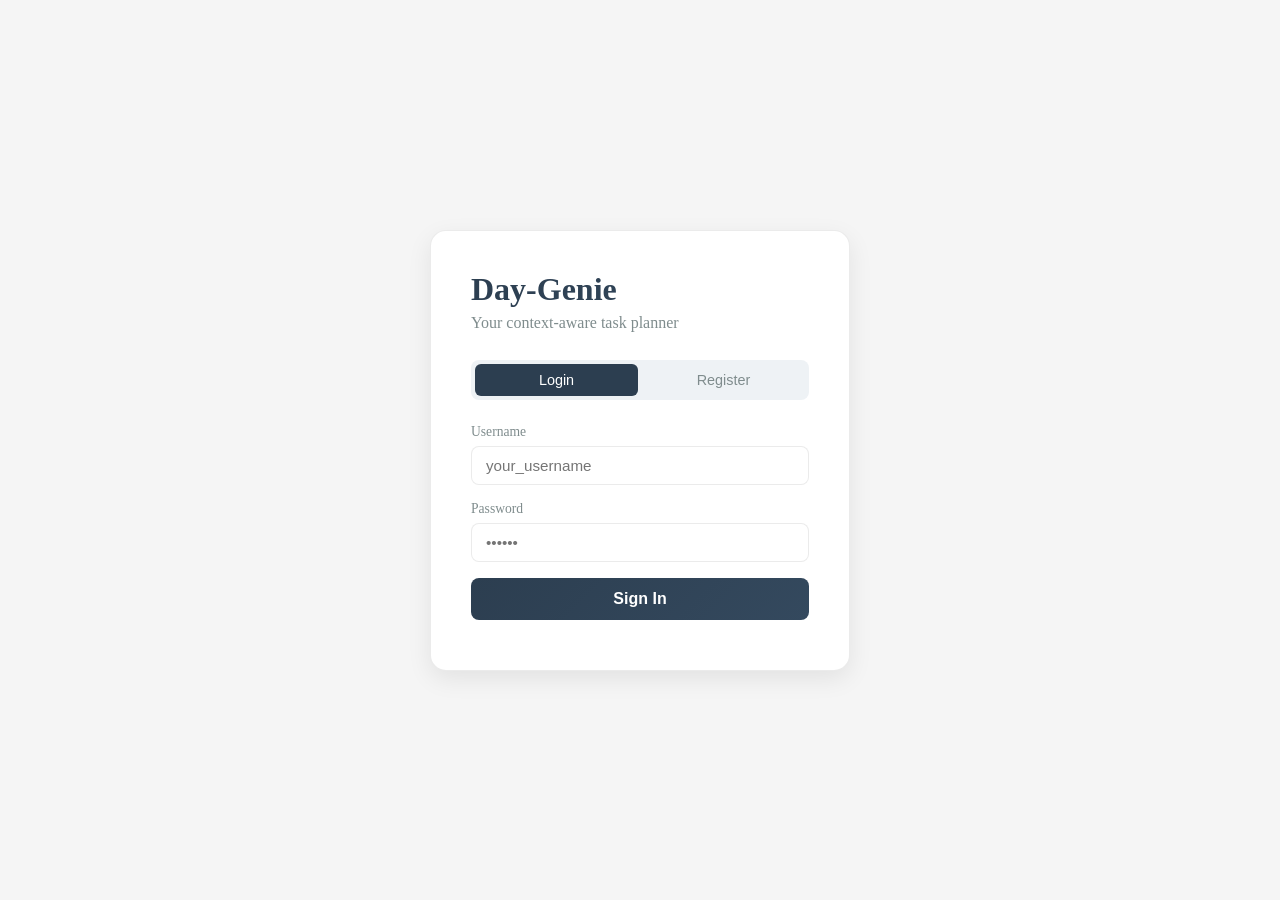
==== src/main/resources/static/index.html @ 9e218b82 "FIRST VERSION" ====
<!DOCTYPE html>
<html lang="en">
<head>
  <meta charset="UTF-8"/>
  <meta name="viewport" content="width=device-width, initial-scale=1.0"/>
  <link rel="icon" href="data:image/svg+xml,<svg xmlns='http://www.w3.org/2000/svg'><text y='32' font-size='32'>✨</text></svg>"/>
  <title>Day-Genie — Sign In</title>
  <link rel="stylesheet" href="css/style.css"/>
</head>
<body>

<!-- ══════════════ AUTH SCREEN ══════════════ -->
<div id="auth-screen">
  <div class="auth-box">
    <h1>Day-Genie </h1>
    <p>Your context-aware task planner</p>

    <div class="tab-bar">
      <button class="active" onclick="Controller.showTab('login')">Login</button>
      <button onclick="Controller.showTab('register')">Register</button>
    </div>

    <!-- Login -->
    <div id="tab-login">
      <div class="form-group">
        <label>Username</label>
        <input id="l-username" type="text" placeholder="your_username"/>
      </div>
      <div class="form-group">
        <label>Password</label>
        <input id="l-password" type="password" placeholder="••••••"/>
      </div>
      <button class="btn btn-primary" onclick="Controller.login()">Sign In</button>
      <div id="auth-error" class="error-msg"></div>
    </div>

    <!-- Register -->
    <div id="tab-register" style="display:none">
      <div class="form-group">
        <label>Username</label>
        <input id="r-username" type="text" placeholder="your_username"/>
      </div>
      <div class="form-group">
        <label>Email</label>
        <input id="r-email" type="email" placeholder="you@email.com"/>
      </div>
      <div class="form-group">
        <label>Password</label>
        <input id="r-password" type="password" placeholder="Min 6 chars"/>
      </div>
      <div class="form-group">
        <label>Default Location (city)</label>
        <input id="r-location" type="text" placeholder="e.g. Kolkata, India"/>
      </div>
      <button class="btn btn-primary" onclick="Controller.register()">Create Account</button>
      <div id="reg-error" class="error-msg"></div>
    </div>
  </div>
</div>

<!-- hidden app-screen div so view.js doesn't break on init -->
<div id="app-screen" style="display:none"></div>

<script src="js/model.js"></script>
<script src="js/view.js"></script>
<script src="js/controller.js"></script>
</body>
</html>
---- src/main/resources/static/css/style.css ----
:root {
  --bg: #f5f5f5;
  --card: #ffffff;
  --card2: #f8f9fa;

  --accent: #2c3e50;
  --accent2: #34495e;

  --green: #27ae60;
  --yellow: #f39c12;
  --red: #e74c3c;

  --text: #2d3436;
  --muted: #7f8c8d;

  --border: rgba(0, 0, 0, 0.08);
}

* { box-sizing: border-box; margin: 0; padding: 0; }

body {
  background: var(--bg);
  color: var(--text);
  font-family: Georgia, "Times New Roman", serif;
  min-height: 100vh;
}

/* ── Auth screen ─────────────────────────────── */
#auth-screen { display: flex; align-items: center; justify-content: center; min-height: 100vh; padding: 20px; }
.auth-box {
  background: var(--card);
  border-radius: 16px;
  padding: 40px;
  width: 100%;
  max-width: 420px;
  border: 1px solid var(--border);
  box-shadow: 0 8px 24px rgba(0,0,0,.08);
}
.auth-box h1 {
  font-size: 2rem;
  background: linear-gradient(135deg, var(--accent), var(--accent2));
  -webkit-background-clip: text;
  -webkit-text-fill-color: transparent;
  margin-bottom: 6px;
}
.auth-box p  { color: var(--muted); margin-bottom: 28px; }
.tab-bar {
  display: flex;
  gap: 4px;
  background: #eef2f5;
  border-radius: 8px;
  padding: 4px;
  margin-bottom: 24px;
}
.tab-bar button {
  flex: 1;
  padding: 8px;
  border: none;
  background: none;
  color: var(--muted);
  border-radius: 6px;
  cursor: pointer;
  font-size: .9rem;
  transition: .2s;
}
.tab-bar button.active { background: var(--accent); color: #fff; }
.form-group { margin-bottom: 16px; }
.form-group label { display: block; font-size: .85rem; color: var(--muted); margin-bottom: 6px; }
.form-group input,
.form-group select,
.form-group textarea {
  width: 100%;
  padding: 10px 14px;
  background: #ffffff;
  border: 1px solid var(--border);
  border-radius: 8px;
  color: var(--text);
  font-size: .95rem;
  outline: none;
  transition: .2s;
}
.form-group input:focus { border-color: var(--accent); box-shadow: 0 0 0 3px rgba(124,58,237,.2); }
.btn {
  width: 100%;
  padding: 12px;
  border: none;
  border-radius: 8px;
  cursor: pointer;
  font-size: 1rem;
  font-weight: 600;
  transition: .2s;
}
.btn-primary { background: linear-gradient(135deg, var(--accent), var(--accent2)); color: #fff; }
.btn-primary:hover { opacity: .9; transform: translateY(-1px); }
.error-msg { color: var(--red); font-size: .85rem; margin-top: 10px; text-align: center; }

/* ── App layout ──────────────────────────────── */
#app-screen { display: none; }
.topbar {
  display: flex;
  align-items: center;
  justify-content: space-between;
  padding: 16px 24px;
  background: var(--card);
  border-bottom: 1px solid var(--border);
  position: sticky;
  top: 0;
  z-index: 10;
}
.logo {
  font-size: 1.4rem;
  font-weight: 700;
  background: linear-gradient(135deg, var(--accent), var(--accent2));
  -webkit-background-clip: text;
  -webkit-text-fill-color: transparent;
}
.user-chip { display: flex; align-items: center; gap: 8px; }
.avatar {
  width: 34px;
  height: 34px;
  border-radius: 50%;
  background: linear-gradient(135deg, var(--accent), var(--accent2));
  display: flex;
  align-items: center;
  justify-content: center;
  font-weight: 700;
  font-size: .9rem;
}
.btn-sm { padding: 6px 14px; border: none; border-radius: 6px; cursor: pointer; font-size: .85rem; }
.btn-logout { background: rgba(239,68,68,.15); color: var(--red); }

.main { padding: 24px; max-width: 900px; margin: 0 auto; }

/* ── NLP input ───────────────────────────────── */
.nlp-card {
  background: var(--card);
  border-radius: 16px;
  padding: 24px;
  border: 1px solid var(--border);
  margin-bottom: 24px;
}
.nlp-card h2 { font-size: 1rem; color: var(--muted); margin-bottom: 12px; text-transform: uppercase; letter-spacing: .05em; }
.nlp-row { display: flex; gap: 10px; }
.nlp-row input {
  flex: 1;
  padding: 12px 16px;
  background: #ffffff;
  border: 1px solid var(--border);
  border-radius: 10px;
  color: var(--text);
  font-size: 1rem;
  outline: none;
}
.nlp-row input:focus { border-color: var(--accent); }
.nlp-row button {
  padding: 12px 20px;
  background: var(--accent);
  color: #fff;
  border: none;
  border-radius: 10px;
  cursor: pointer;
  font-size: .95rem;
  white-space: nowrap;
}
.nlp-row button:hover { opacity: .85; }
.hint { font-size: .8rem; color: var(--muted); margin-top: 8px; }

/* ── Quick add form toggle ────────────────────── */
.add-btn {
  display: flex;
  align-items: center;
  gap: 8px;
  padding: 10px 18px;
  background: rgba(30,58,95,.08);
  color: var(--accent);
  border: 1px solid rgba(30,58,95,.15);
  border-radius: 8px;
  cursor: pointer;
  font-size: .9rem;
  margin-bottom: 20px;
}
.quick-form {
  background: var(--card);
  border-radius: 14px;
  padding: 20px;
  border: 1px solid var(--border);
  margin-bottom: 20px;
  display: none;
}
.quick-form.open { display: block; }
.form-grid { display: grid; grid-template-columns: 1fr 1fr; gap: 12px; }
@media(max-width:600px) { .form-grid { grid-template-columns: 1fr; } }
.form-grid .span2 { grid-column: span 2; }
@media(max-width:600px) { .form-grid .span2 { grid-column: span 1; } }

/* ── Task cards ──────────────────────────────── */
.section-title {
  font-size: .85rem;
  text-transform: uppercase;
  letter-spacing: .08em;
  color: var(--muted);
  margin-bottom: 12px;
}
.task-list { display: flex; flex-direction: column; gap: 12px; }
.task-card {
  background: var(--card);
  border-radius: 14px;
  padding: 18px 20px;
  border: 1px solid var(--border);
  transition: .2s;
  border-left: 4px solid var(--accent);
}
.task-card:hover { border-color: rgba(30,58,95,.25); transform: translateY(-1px); }
.task-card.risk-high   { border-left-color: var(--red); }
.task-card.risk-medium { border-left-color: var(--yellow); }
.task-card.risk-low    { border-left-color: var(--green); }
.task-header { display: flex; justify-content: space-between; align-items: flex-start; margin-bottom: 10px; }
.task-title  { font-size: 1.05rem; font-weight: 600; }
.task-meta   { display: flex; flex-wrap: wrap; gap: 8px; margin-bottom: 10px; }
.chip {
  display: inline-flex;
  align-items: center;
  gap: 4px;
  padding: 3px 10px;
  border-radius: 20px;
  font-size: .78rem;
  font-weight: 500;
}
.chip-time   { background: rgba(6,182,212,.15); color: var(--accent2); }
.chip-loc    { background: rgba(124,58,237,.15); color: #a78bfa; }
.chip-cat    { background: rgba(255,255,255,.07); color: var(--muted); }
.chip-risk   { font-weight: 700; }
.chip-low    { background: rgba(16,185,129,.15); color: var(--green); }
.chip-medium { background: rgba(245,158,11,.15); color: var(--yellow); }
.chip-high   { background: rgba(239,68,68,.15); color: var(--red); }
.weather-row { display: flex; align-items: center; gap: 8px; font-size: .85rem; color: var(--muted); margin-bottom: 8px; }
.recs {
  background: #f8f9fa;
  border-radius: 8px;
  padding: 10px 14px;
  font-size: .83rem;
  color: var(--muted);
  line-height: 1.7;
}
.task-actions { display: flex; gap: 8px; margin-top: 12px; }
.btn-danger   { background: rgba(239,68,68,.15); color: var(--red); }
.btn-refresh  { background: rgba(6,182,212,.12); color: var(--accent2); }
.btn-complete { background: rgba(16,185,129,.15); color: var(--green); }

.empty { text-align: center; padding: 48px 0; color: var(--muted); }
.empty span { display: block; font-size: 2.5rem; margin-bottom: 10px; }

.spinner {
  display: inline-block;
  width: 16px;
  height: 16px;
  border: 2px solid rgba(255,255,255,.3);
  border-top-color: #fff;
  border-radius: 50%;
  animation: spin .6s linear infinite;
}
@keyframes spin { to { transform: rotate(360deg); } }

.toast {
  position: fixed;
  bottom: 24px;
  right: 24px;
  padding: 12px 20px;
  border-radius: 10px;
  font-size: .9rem;
  z-index: 100;
  animation: slideIn .3s ease;
}
.toast.ok  { background: #10b981; color: #fff; }
.toast.err { background: #ef4444; color: #fff; }
@keyframes slideIn {
  from { opacity: 0; transform: translateY(20px); }
  to   { opacity: 1; transform: translateY(0); }
}

/* ── Footer ─────────────────────────────────────────────────────────────── */
.app-footer {
  background: #0a0a0a;
  border-top: 1px solid rgba(203,41,87,0.2);
  padding: 28px 24px;
  margin-top: 48px;
}
.footer-inner {
  max-width: 900px;
  margin: 0 auto;
  display: flex;
  flex-wrap: wrap;
  align-items: center;
  justify-content: space-between;
  gap: 20px;
}
.footer-brand { display: flex; flex-direction: column; gap: 4px; }
.footer-logo  { font-size: 1rem; font-weight: 700; color: #97d8e8; letter-spacing: -0.02em; }
.footer-tagline { font-size: 0.75rem; color: rgba(221,221,221,0.4); }
.footer-center {
  display: flex; flex-direction: column; align-items: center;
  gap: 4px; font-size: 0.78rem; color: rgba(221,221,221,0.35); text-align: center;
}
.footer-team { display: flex; flex-wrap: wrap; gap: 8px 16px; justify-content: flex-end; }
.footer-team span { font-size: 0.78rem; color: rgba(221, 221, 221, 0.4); }
.footer-team span::before { content: '· '; color: #ffffff; }
@media (max-width: 600px) {
  .footer-inner  { flex-direction: column; align-items: flex-start; }
  .footer-center { align-items: flex-start; text-align: left; }
  .footer-team   { justify-content: flex-start; }
}
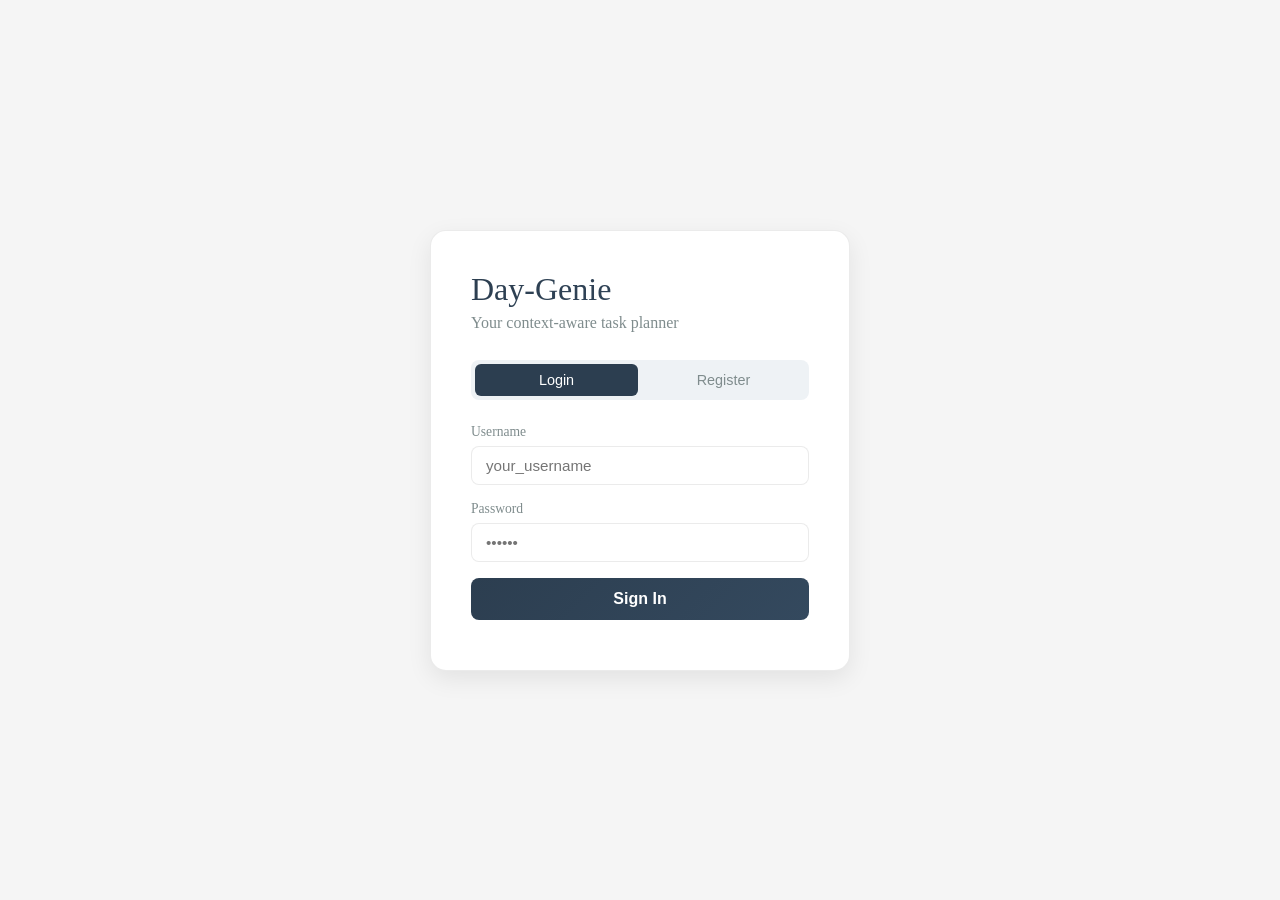
==== commit 54c41c1b: "Logo and styling" ====
--- a/src/main/resources/static/index.html
+++ b/src/main/resources/static/index.html
@@ -3,7 +3,7 @@
 <head>
   <meta charset="UTF-8"/>
   <meta name="viewport" content="width=device-width, initial-scale=1.0"/>
-  <link rel="icon" href="data:image/svg+xml,<svg xmlns='http://www.w3.org/2000/svg'><text y='32' font-size='32'>✨</text></svg>"/>
+  <link rel="icon" type="image/png" href="images/favicon.png">
   <title>Day-Genie — Sign In</title>
   <link rel="stylesheet" href="css/style.css"/>
 </head>
--- a/src/main/resources/static/css/style.css
+++ b/src/main/resources/static/css/style.css
@@ -1,3 +1,8 @@
+@font-face {
+    font-family: 'Waterlily';
+    src: url('/fonts/Waterlily.ttf') format('truetype');
+}
+
 :root {
   --bg: #f5f5f5;
   --card: #ffffff;
@@ -37,6 +42,10 @@
   box-shadow: 0 8px 24px rgba(0,0,0,.08);
 }
 .auth-box h1 {
+  font-family: 'Waterlily', cursive;
+  font-size: 3rem;
+  font-weight: normal;
+
   font-size: 2rem;
   background: linear-gradient(135deg, var(--accent), var(--accent2));
   -webkit-background-clip: text;
@@ -108,8 +117,10 @@
   z-index: 10;
 }
 .logo {
-  font-size: 1.4rem;
-  font-weight: 700;
+  font-family: 'Waterlily', cursive;
+  font-size: 2.2rem;
+  font-weight: normal;
+
   background: linear-gradient(135deg, var(--accent), var(--accent2));
   -webkit-background-clip: text;
   -webkit-text-fill-color: transparent;
@@ -278,7 +289,119 @@
   to   { opacity: 1; transform: translateY(0); }
 }
 
+/* ── View toggle ─────────────────────────────── */
+.view-toggle {
+  display: flex;
+  gap: 4px;
+  background: #eef2f5;
+  border-radius: 8px;
+  padding: 4px;
+  margin-bottom: 20px;
+  max-width: 280px;
+}
+.view-toggle-btn {
+  flex: 1;
+  padding: 8px 12px;
+  border: none;
+  background: none;
+  color: var(--muted);
+  border-radius: 6px;
+  cursor: pointer;
+  font-size: .9rem;
+  font-family: inherit;
+  transition: .2s;
+}
+.view-toggle-btn.active { background: var(--accent); color: #fff; }
+
+/* ── Calendar ────────────────────────────────── */
+.calendar-card {
+  background: var(--card);
+  border-radius: 16px;
+  padding: 20px;
+  border: 1px solid var(--border);
+  margin-bottom: 24px;
+}
+.calendar-legend {
+  display: flex;
+  flex-wrap: wrap;
+  gap: 16px;
+  margin-top: 16px;
+  padding-top: 14px;
+  border-top: 1px solid var(--border);
+  font-size: .82rem;
+  color: var(--muted);
+}
+.legend-item { display: flex; align-items: center; gap: 6px; }
+.legend-dot { width: 10px; height: 10px; border-radius: 50%; display: inline-block; }
+.legend-high   { background: var(--red); }
+.legend-medium { background: var(--yellow); }
+.legend-low    { background: var(--green); }
+
+#calendar { font-family: Georgia, "Times New Roman", serif; }
+.fc { --fc-border-color: var(--border); --fc-page-bg-color: var(--card); --fc-neutral-bg-color: var(--card2); }
+.fc .fc-toolbar-title { font-size: 1.2rem; color: var(--text); }
+.fc .fc-button-primary {
+  background: var(--accent);
+  border-color: var(--accent);
+  text-transform: capitalize;
+  box-shadow: none;
+}
+.fc .fc-button-primary:hover { background: var(--accent2); border-color: var(--accent2); }
+.fc .fc-button-primary:disabled { background: var(--muted); border-color: var(--muted); }
+.fc .fc-button-primary:not(:disabled):active,
+.fc .fc-button-primary:not(:disabled).fc-button-active {
+  background: var(--accent2);
+  border-color: var(--accent2);
+}
+.fc .fc-daygrid-day-number, .fc .fc-col-header-cell-cushion { color: var(--text); }
+.fc .fc-day-today { background: rgba(44,62,80,.06) !important; }
+.fc-event {
+  cursor: pointer;
+  border: none;
+  font-size: .78rem;
+  padding: 2px 6px;
+  border-radius: 4px;
+  margin-bottom: 2px;
+}
+.fc-event .fc-event-title { font-weight: 500; }
+.fc-event .fc-event-time { font-weight: 600; margin-right: 4px; }
+
+/* ── Task detail modal ──────────────────────────── */
+.modal-backdrop {
+  display: none;
+  position: fixed;
+  inset: 0;
+  background: rgba(0,0,0,.45);
+  align-items: center;
+  justify-content: center;
+  z-index: 200;
+}
+.modal-backdrop.open { display: flex; }
+.modal-box {
+  background: var(--card);
+  border-radius: 16px;
+  padding: 24px;
+  width: 100%;
+  max-width: 460px;
+  max-height: 85vh;
+  overflow-y: auto;
+  position: relative;
+  box-shadow: 0 12px 32px rgba(0,0,0,.18);
+}
+.modal-close {
+  position: absolute;
+  top: 14px;
+  right: 14px;
+  background: none;
+  border: none;
+  font-size: 1.1rem;
+  color: var(--muted);
+  cursor: pointer;
+}
+.modal-close:hover { color: var(--text); }
+
 /* ── Footer ─────────────────────────────────────────────────────────────── */
+
 .app-footer {
   background: #0a0a0a;
   border-top: 1px solid rgba(203,41,87,0.2);
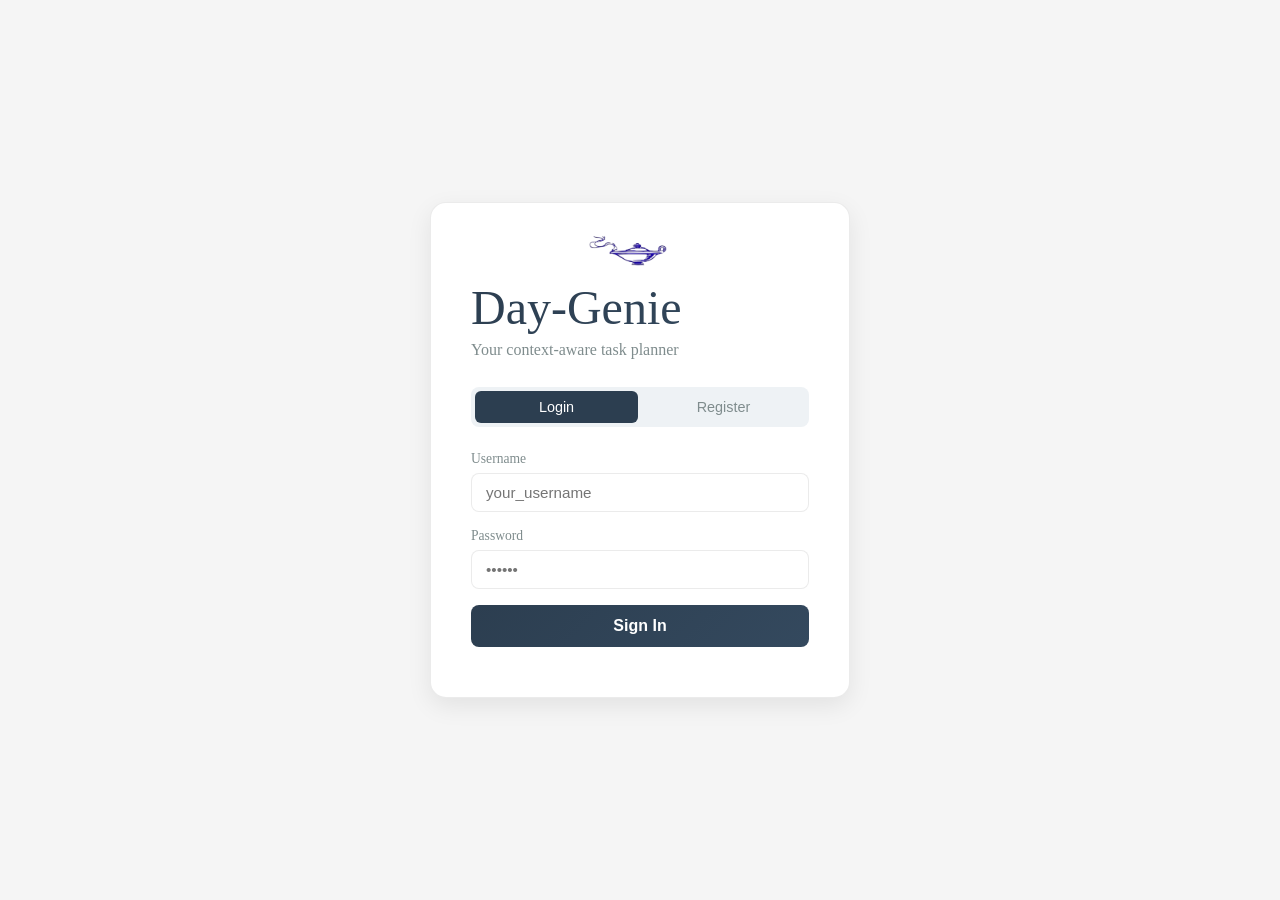
==== commit 2307cc82: "Feature: Improved the nlp with regex and also implemented better date and time parser with natty, al" ====
--- a/src/main/resources/static/index.html
+++ b/src/main/resources/static/index.html
@@ -12,7 +12,10 @@
 <!-- ══════════════ AUTH SCREEN ══════════════ -->
 <div id="auth-screen">
   <div class="auth-box">
-    <h1>Day-Genie </h1>
+      <div class="logo-hero-wrap">
+        <img src="images/logo.png" alt="" class="logo-img logo-img--hero">
+      </div>
+    <h1> Day-Genie</h1>
     <p>Your context-aware task planner</p>
 
     <div class="tab-bar">
--- a/src/main/resources/static/css/style.css
+++ b/src/main/resources/static/css/style.css
@@ -46,7 +46,6 @@
   font-size: 3rem;
   font-weight: normal;
 
-  font-size: 2rem;
   background: linear-gradient(135deg, var(--accent), var(--accent2));
   -webkit-background-clip: text;
   -webkit-text-fill-color: transparent;
@@ -116,9 +115,19 @@
   top: 0;
   z-index: 10;
 }
+
+.logo-img {
+  mix-blend-mode: multiply;
+  object-fit: contain;
+}
+.logo-hero-wrap { text-align: center; margin-bottom: 5px; margin-top: -12px; }
+.logo-img--hero { height: 40px; margin-right: 24px;}
+.logo-img--nlp { height: 20px; vertical-align: middle; margin-right: 4px; margin-bottom: 3px; opacity: 0.75;}
+
+
 .logo {
   font-family: 'Waterlily', cursive;
-  font-size: 2.2rem;
+  font-size: 2rem;
   font-weight: normal;
 
   background: linear-gradient(135deg, var(--accent), var(--accent2));
@@ -136,6 +145,7 @@
   justify-content: center;
   font-weight: 700;
   font-size: .9rem;
+  color: rgb(255, 255, 255);
 }
 .btn-sm { padding: 6px 14px; border: none; border-radius: 6px; cursor: pointer; font-size: .85rem; }
 .btn-logout { background: rgba(239,68,68,.15); color: var(--red); }
